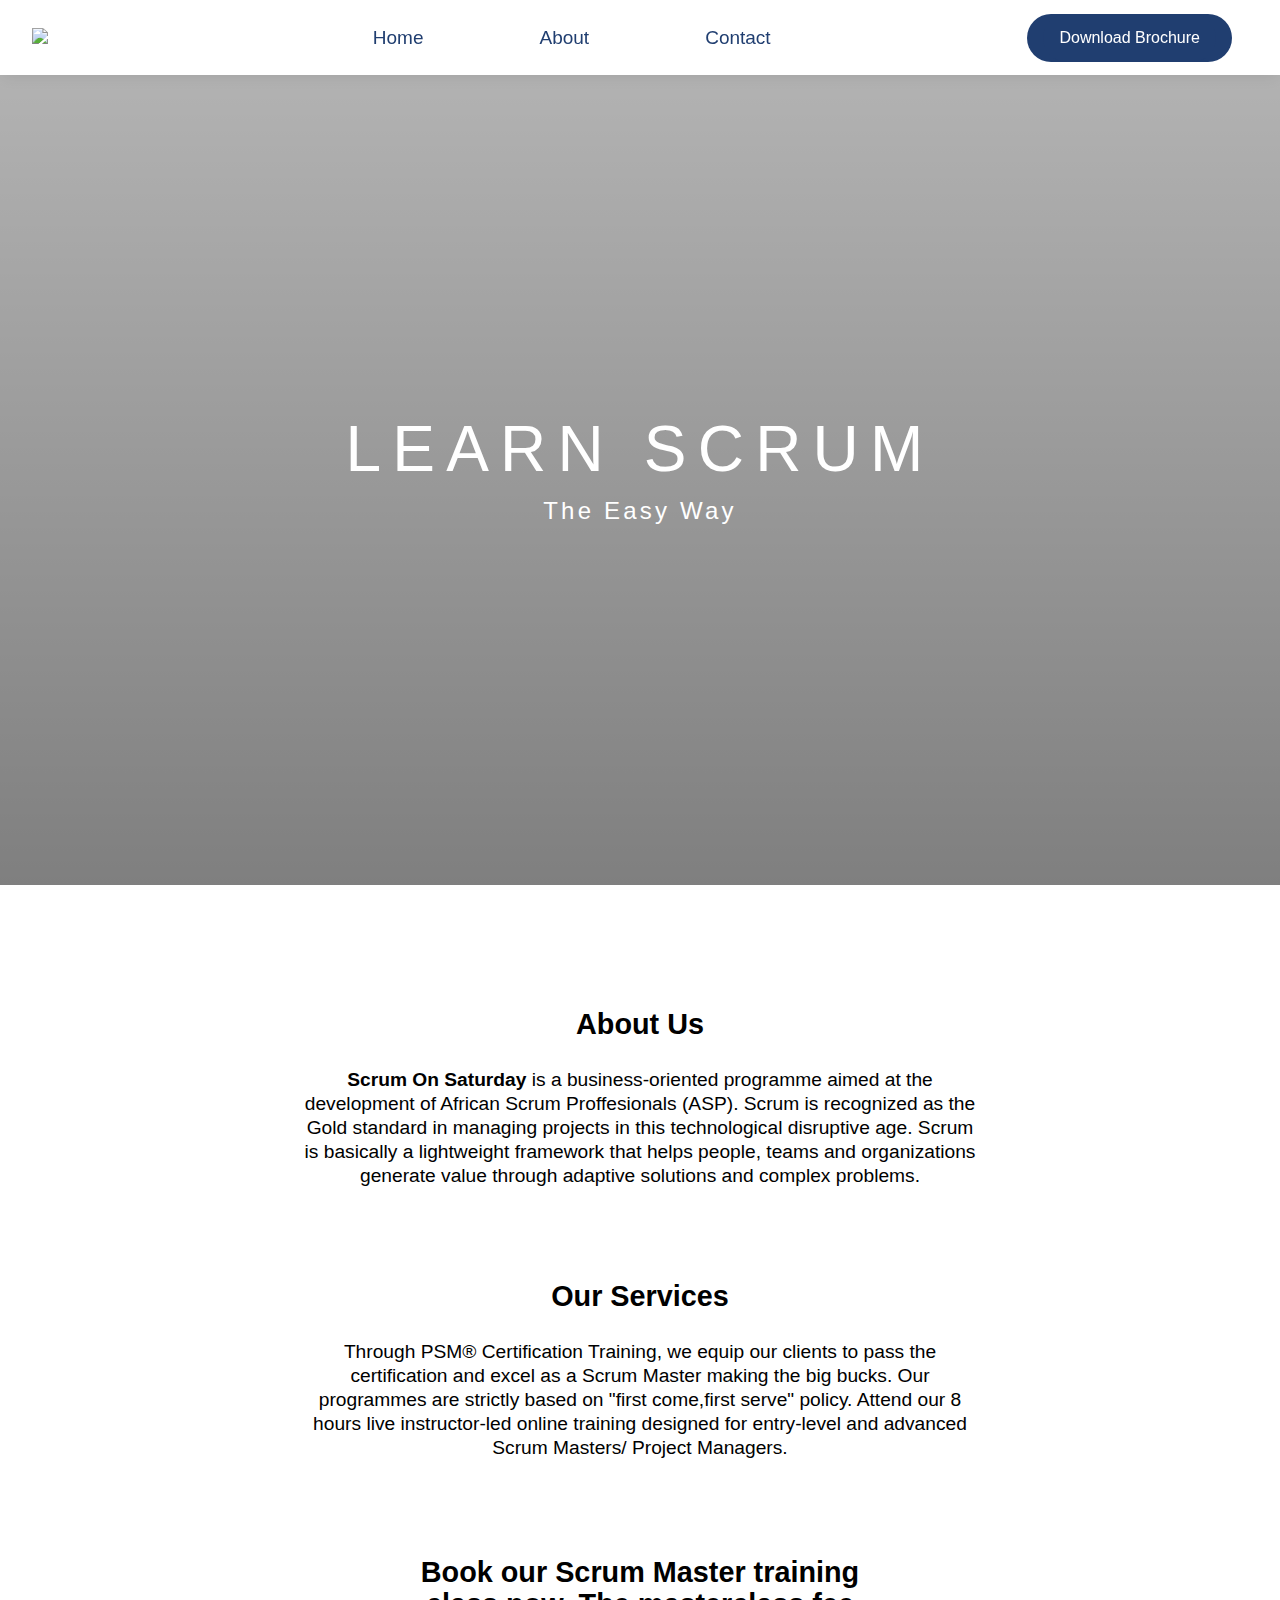
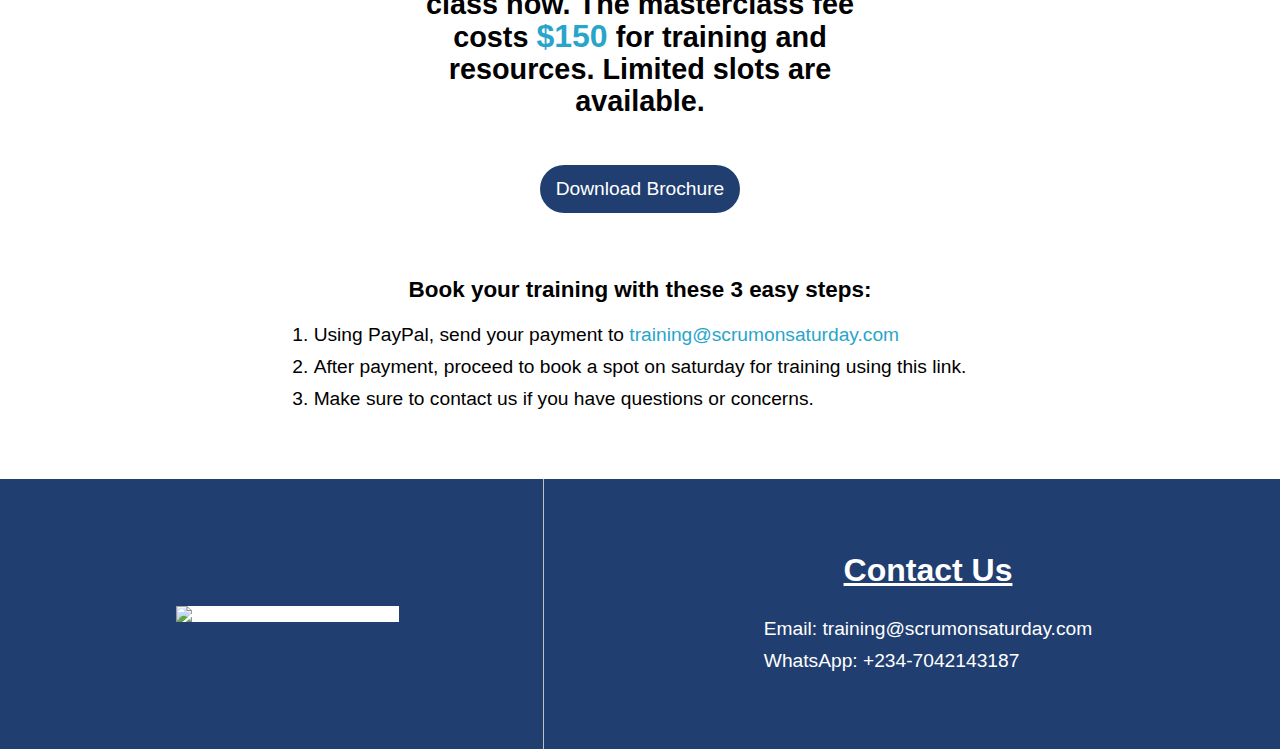
==== index.html @ 31d75672 "Add files via upload" ====
<!DOCTYPE html>
<html lang="en">
<head>
    <meta charset="UTF-8">
    <meta http-equiv="X-UA-Compatible" content="IE=edge">
    <meta name="viewport" content="width=device-width, initial-scale=1.0">
    <link rel="stylesheet" href="index.css">
    <title>Scrum on saturday</title>
</head>
<body>
<div class="main">
    <header>
        <div class="logo nav-left">
            <img src="images/scrum-logo.png" width="170px" height="" >
        </div>
        <div class="nav-right">
            <ul>
                <li><a href="#">Home</a></li>
                <li><a href="#about">About</a></li>
                <li><a href="#contact">Contact</a></li>
            </ul>
        </div>
        <div class="nav-end">
            <p class="brochure"><a href="BROCHURE (3).pdf">Download Brochure</a></p>
        </div>
    </header>
    <div class="main-content">
        <p>LEARN SCRUM</p>
        <p><span>The Easy Way</span></p>
    </div>
</div>
<div class="section">
    <div class=" item" id="about">
        <h2>About Us</h2>
        <p><b>Scrum On Saturday</b> is a business-oriented programme aimed at the development of African Scrum Proffesionals (ASP). Scrum is recognized as the Gold standard in managing projects in this technological disruptive age. Scrum is basically a lightweight framework that helps people, teams and organizations generate value through adaptive solutions and complex problems.  
        </p>
    </div>
    <div class="services item">
        <h2>Our Services</h2>
        <p>Through PSM&reg; Certification Training, we equip our clients to pass the certification and excel as a Scrum Master making the big bucks. Our programmes are strictly based on "first come,first serve" policy. Attend our 8 hours live instructor-led online training designed for entry-level and advanced Scrum Masters/ Project Managers. </p>
    </div>
    <div class="book item">
        <p><b>Book our Scrum Master training class now. The masterclass fee costs <span>$150</span> for training and resources. Limited slots are available.</b></p>
    </div>

    <p class="brochure"><a href="BROCHURE (3).pdf">Download Brochure</a></p>

    <div class="steps">
        <h3>Book your training with these 3 easy steps:</h3>
        <p><ol>
            <li>Using PayPal, send your payment to <a href="training@scrumonsaturday.com">training@scrumonsaturday.com</a></li>
            <li>After payment, proceed to book a spot on saturday for training using this link.</li>
            <li>Make sure to contact us if you have questions or concerns.</li>
        </ol></p>
    </div>
</div>
<div class="footer">
    <div class="copyright">
        <img src="images/scrum-logo.png">
    </div>
    <div id="contact">
        <h3>Contact Us</h3>
        <p>Email: training@scrumonsaturday.com</p>
        <p>WhatsApp: +234-7042143187</p>
    </div>
</div>
</body>
</html>
---- index.css ----
*{
    margin:0;
    padding:0;
    box-sizing: border-box;
    font-family: 'Trebuchet MS', 'Lucida Sans Unicode', 'Lucida Grande', 'Lucida Sans', Arial, sans-serif;
}
.main{
    width: 100%;
    height:100vh;
}
header{
    display:flex;
    width:100%;
    position: sticky;
    top:0;
    height:75px;
    justify-content: space-between;
    padding: 1rem 2rem;
    padding-right: 3rem;
    align-items: center;
    box-shadow: 0px 3px 15px -3px rgba(0,0,0,0.1);
    z-index:99;
    background-color: white;
}
.nav-right{
    display:flex;
    align-items: center;
    
}
.nav-right ul{
    display:flex;
    justify-content: center;
    align-items: center;
    gap:3rem;
}

.nav-right ul li{
    list-style: none;
    margin-left:68px;
    font-size:19px;
}

.nav-end, .brochure{
    display:flex;
    align-items: center;
    background-color: rgb(32,62,112);
    height:3rem;
    padding:0 1rem;
    border-radius: 1.5rem;
    align-items: center;
}
.nav-right ul li a:hover, .nav-right ul li a:focus{
    border-bottom: 2px solid rgb(32,62,112);
    
}
.nav-end a, .brochure a{
    color:white;
    text-decoration: none;
}

.nav-right ul li a{
    text-decoration: none;
    color:rgb(32,62,112);
    transition: 0.1s ease-in-out;
}
.main-content{
    padding:2rem;
    background: linear-gradient(to top, rgba(0,0,0,0.5),rgba(0,0,0,0.3)),url(images/background.png) center no-repeat;
    height:90vh;
    background-size:cover;
    color:white;
    font-size:4rem;
    display:flex;
    align-items: center;
    justify-content: center;
    flex-direction: column;
    line-height: 3rem;
    letter-spacing: 0.7rem;
}
.main-content span{
    font-size:1.5rem;
    letter-spacing: 0.2rem;
}

.section{
    font-size: 1.2rem;
    margin-top: 2rem;
    padding:2rem 5rem;
    display:flex;
    flex-direction:column;
    justify-content: center;
    align-items: center;
}
.section .item{
    margin-bottom: 3rem;
    margin-top:3rem;
    line-height: 1.5rem;
    width:60%;
    text-align: center;
}
.section h2{
    margin-bottom: 2rem;
    align-items: center;
}
.section .book{
    width:40%;
    margin-top: 3rem;
    font-size:1.8rem;
    line-height: 2rem;
    text-align: none;
}
.section .book span{
    font-size: 2rem;
    color:rgb(41,165,203);
}
.steps h3{
    margin-top: 4rem;
    text-align: center;
    margin-bottom: 1rem;
}
.steps ol{
    line-height: 2rem;
}
.steps ol li a{
    color:rgb(41,165,203);
    text-decoration: none;
}
.footer{
    background-color: rgb(32,62,112);
    width:100%;
    display:flex;
    color:white;
    align-items: center;
    margin-top: 2rem;
}
.copyright{
    width:40%;
    display:flex;
    align-items: center;
    justify-content: center;
    height:30vh;
    padding:2rem;
    margin:0 2rem;
    border-right: 1px solid rgb(192, 192, 199);
}
.copyright img{
    background-color: white;
    width:50%;
}
#contact{
    margin:0 auto;
}
#contact h3{
    text-align: center;
    text-decoration: underline;
    margin-bottom: 1.5rem;
    font-size: 2rem;
}
#contact p{
    line-height: 2rem;
    font-size: 1.2rem;
}
@media screen and (max-width:480px) {
    /* ||Mobile devices */
    .main{
        width: 100%;
        max-height: 52vh;
    }
    header{
    height:70px;
    justify-content: space-between;
    padding: 1rem 1rem;
    padding-right: 1rem;
    }
    .nav-left img{
        width:110px;
    }
    .nav-right{
        display:none;
    }
    .nav-end{
        font-size: 0.8rem;
        height:1rem;
        padding:0 0rem;
        border-radius: 2rem;
    }
    .main-content{
        padding:none;
        background: linear-gradient(to top, rgba(0,0,0,0.5),rgba(0,0,0,0.3)),url(images/background.png) center no-repeat;
        height:50vh;
        text-align: center;
        background-size:cover;
        font-size: 3rem;
        
    }
    .main-content span{
        font-size: 1rem;
    }
    .section{
    font-size: 1.2rem;
    margin-top: 2rem;
    padding:2rem 4rem;
    }
    .section .item{
        margin-bottom: 3rem;
        margin-top:3rem;
        line-height: 1.5rem;
        width:100%;
        text-align: none;
    }
    .section .book{
        width:80%;
        margin-top: 3rem;
        font-size:1.6rem;
        line-height: 2.2rem;
    }
    .copyright{
        width:20%;
        display:none;
        align-items: center;
        height:30vh;
        padding:0rem;
        padding-right: 2rem;
        margin-left:2rem;
        border-right: 1px solid rgb(192, 192, 199);
    }
    .copyright img{
        background-color: white;
        width:100px;
    }
    .footer{
        padding:2rem;
    }
    #contact{
        margin:0 auto;
    }
    #contact h3{
        text-align: center;
        text-decoration: none;
        margin-bottom: 1rem;
        font-size: 1.5rem;
    }
    #contact p{
        line-height: 2rem;
        font-size: 1rem;
    }
}
@media screen and (max-width:820px) {
    /* ||Ipads and tablets */
    .steps{
        margin:0 auto;
    }
    .nav-left img{
        width:100px;
    }
    .nav-right ul li{
        list-style: none;
        margin-left:30px;
        font-size:19px;
    }
    .nav-end{
        display:flex;
        align-items: center;
        background-color: rgb(32,62,112);
        height:3rem;
        padding:0 0.5rem;
        border-radius: 1.5rem;
        align-items: center;
    }
}
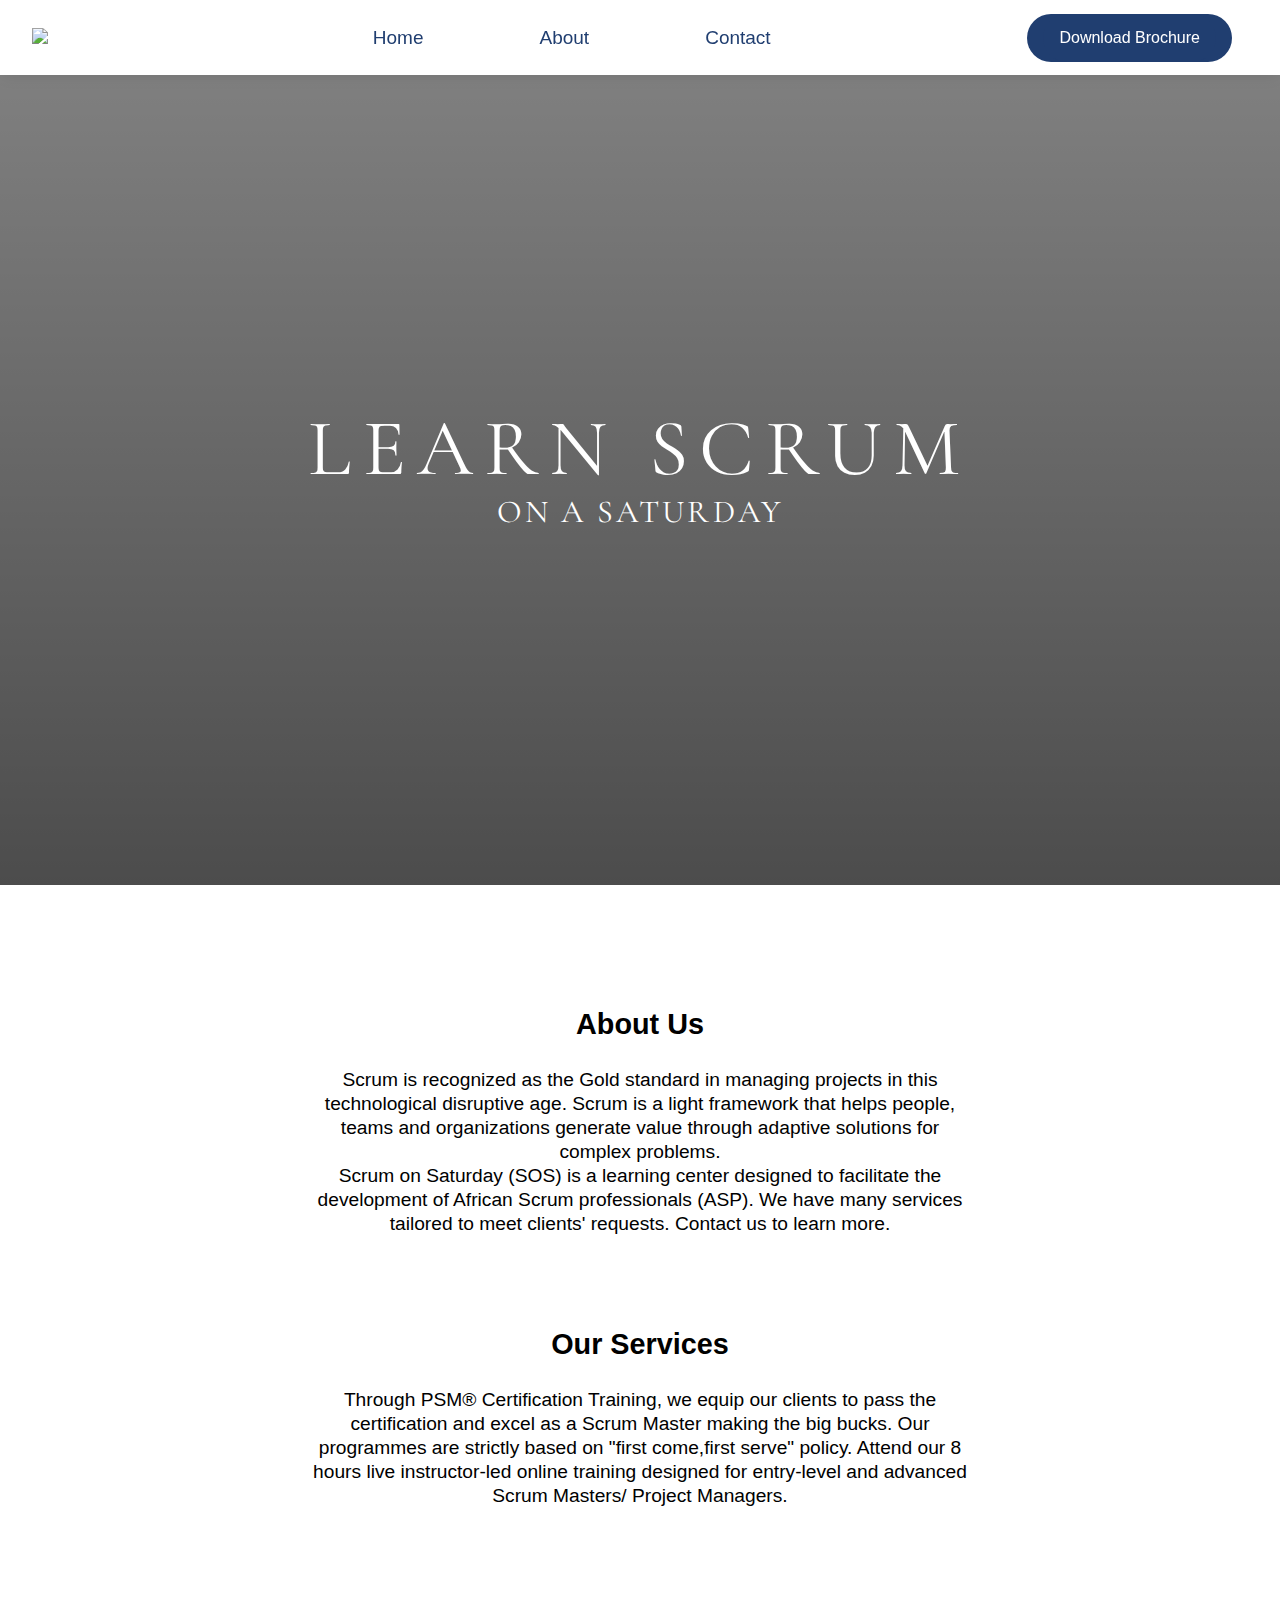
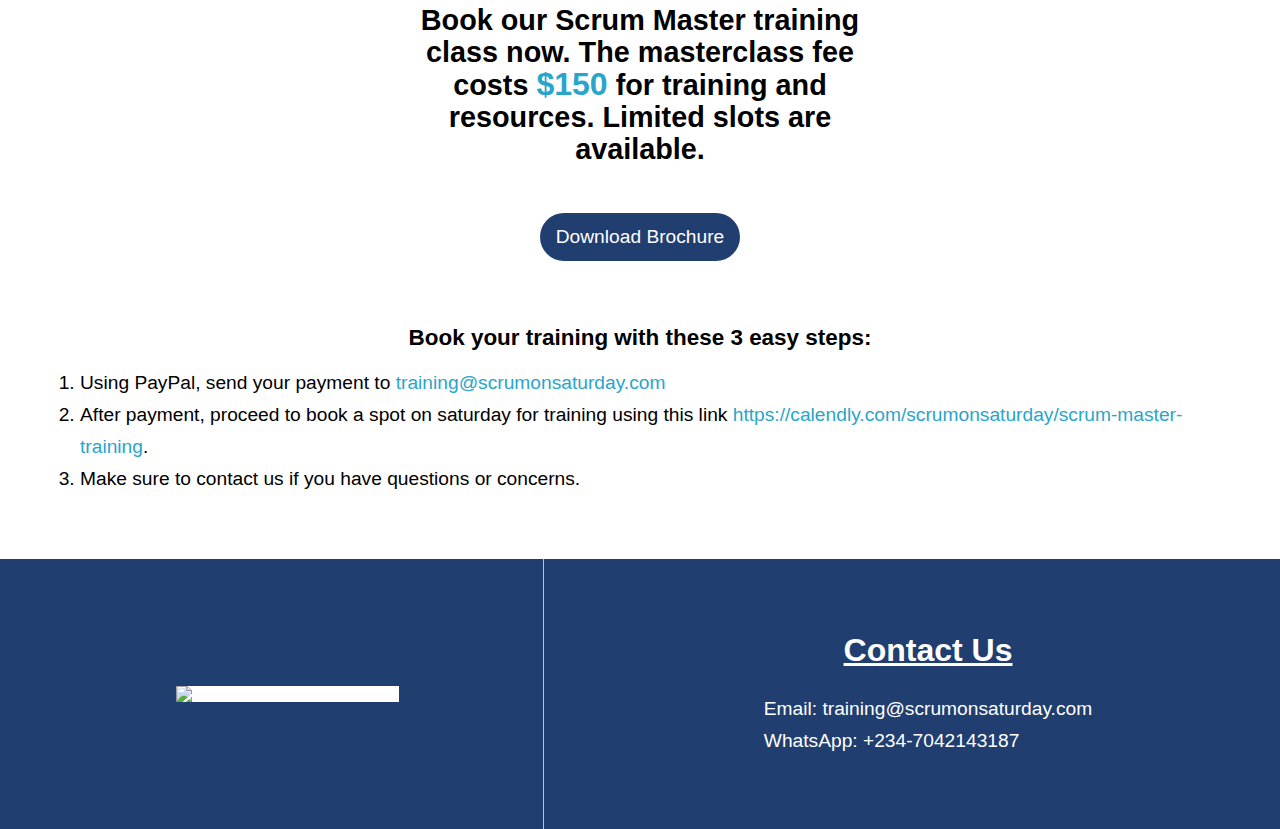
==== commit f0a59749: "Update index.html" ====
--- a/index.html
+++ b/index.html
@@ -21,18 +21,20 @@
             </ul>
         </div>
         <div class="nav-end">
-            <p class="brochure"><a href="BROCHURE (3).pdf">Download Brochure</a></p>
+            <p class="brochure"><a href="BROCHURE (3).pdf" target="_blank">Download Brochure</a></p>
         </div>
     </header>
     <div class="main-content">
         <p>LEARN SCRUM</p>
-        <p><span>The Easy Way</span></p>
+        <p><span>ON A SATURDAY</span></p>
     </div>
 </div>
 <div class="section">
     <div class=" item" id="about">
         <h2>About Us</h2>
-        <p><b>Scrum On Saturday</b> is a business-oriented programme aimed at the development of African Scrum Proffesionals (ASP). Scrum is recognized as the Gold standard in managing projects in this technological disruptive age. Scrum is basically a lightweight framework that helps people, teams and organizations generate value through adaptive solutions and complex problems.  
+        <p>Scrum is recognized as the Gold standard in managing projects in this technological disruptive age.
+        Scrum is a light framework that helps people, teams and organizations generate value through adaptive solutions for complex problems.
+        <br/>Scrum on Saturday (SOS) is a learning center designed to facilitate the development of African Scrum  professionals (ASP). We have many services tailored to meet clients' requests. Contact us to learn more.
         </p>
     </div>
     <div class="services item">
@@ -43,15 +45,15 @@
         <p><b>Book our Scrum Master training class now. The masterclass fee costs <span>$150</span> for training and resources. Limited slots are available.</b></p>
     </div>
 
-    <p class="brochure"><a href="BROCHURE (3).pdf">Download Brochure</a></p>
+    <p class="brochure"><a href="BROCHURE (3).pdf" target="_blank">Download Brochure</a></p>
 
     <div class="steps">
         <h3>Book your training with these 3 easy steps:</h3>
-        <p><ol>
-            <li>Using PayPal, send your payment to <a href="training@scrumonsaturday.com">training@scrumonsaturday.com</a></li>
-            <li>After payment, proceed to book a spot on saturday for training using this link.</li>
+        <ol>
+            <li>Using PayPal, send your payment to <a href="mailto: training@scrumonsaturday.com" target="_blank" rel="noopener noreferrer">training@scrumonsaturday.com</a></li>
+            <li>After payment, proceed to book a spot on saturday for training using this link <a href="https://calendly.com/scrumonsaturday/scrum-master-training" target="_blank">https://calendly.com/scrumonsaturday/scrum-master-training</a>.</li>
             <li>Make sure to contact us if you have questions or concerns.</li>
-        </ol></p>
+        </ol>
     </div>
 </div>
 <div class="footer">
@@ -65,4 +67,4 @@
     </div>
 </div>
 </body>
-</html>+</html>
--- a/index.css
+++ b/index.css
@@ -1,8 +1,9 @@
+@import url('https://fonts.googleapis.com/css2?family=Cormorant+Garamond:wght@500;700&family=Poppins:wght@300;500;600&display=swap');
 *{
     margin:0;
     padding:0;
     box-sizing: border-box;
-    font-family: 'Trebuchet MS', 'Lucida Sans Unicode', 'Lucida Grande', 'Lucida Sans', Arial, sans-serif;
+    
 }
 .main{
     width: 100%;
@@ -21,6 +22,7 @@
     box-shadow: 0px 3px 15px -3px rgba(0,0,0,0.1);
     z-index:99;
     background-color: white;
+    font-family: 'Trebuchet MS', 'Lucida Sans Unicode', 'Lucida Grande', 'Lucida Sans', Arial, sans-serif;
 }
 .nav-right{
     display:flex;
@@ -65,20 +67,21 @@
 }
 .main-content{
     padding:2rem;
-    background: linear-gradient(to top, rgba(0,0,0,0.5),rgba(0,0,0,0.3)),url(images/background.png) center no-repeat;
+    background: linear-gradient(to top, rgba(0,0,0,0.7),rgba(0,0,0,0.5)),url(images/background.png) center no-repeat;
     height:90vh;
     background-size:cover;
     color:white;
-    font-size:4rem;
+    font-size:5rem;
     display:flex;
     align-items: center;
     justify-content: center;
     flex-direction: column;
+    font-family: 'Cormorant Garamond', serif;
     line-height: 3rem;
     letter-spacing: 0.7rem;
 }
 .main-content span{
-    font-size:1.5rem;
+    font-size:2rem;
     letter-spacing: 0.2rem;
 }
 
@@ -90,13 +93,15 @@
     flex-direction:column;
     justify-content: center;
     align-items: center;
+    position:relative;
+    font-family: 'Trebuchet MS', 'Lucida Sans Unicode', 'Lucida Grande', 'Lucida Sans', Arial, sans-serif;
 }
 .section .item{
     margin-bottom: 3rem;
     margin-top:3rem;
     line-height: 1.5rem;
     width:60%;
-    text-align: center;
+    text-align:center;
 }
 .section h2{
     margin-bottom: 2rem;
@@ -113,6 +118,7 @@
     font-size: 2rem;
     color:rgb(41,165,203);
 }
+
 .steps h3{
     margin-top: 4rem;
     text-align: center;
@@ -120,6 +126,7 @@
 }
 .steps ol{
     line-height: 2rem;
+    
 }
 .steps ol li a{
     color:rgb(41,165,203);
@@ -132,6 +139,11 @@
     color:white;
     align-items: center;
     margin-top: 2rem;
+    font-family: 'Trebuchet MS', 'Lucida Sans Unicode', 'Lucida Grande', 'Lucida Sans', Arial, sans-serif;
+}
+.steps{
+    word-wrap: break-word;
+    max-width:100%;
 }
 .copyright{
     width:40%;
@@ -247,9 +259,7 @@
 }
 @media screen and (max-width:820px) {
     /* ||Ipads and tablets */
-    .steps{
-        margin:0 auto;
-    }
+   
     .nav-left img{
         width:100px;
     }
@@ -267,5 +277,15 @@
         border-radius: 1.5rem;
         align-items: center;
     }
-}
-
+    .section .item{
+        margin-bottom: 3rem;
+        margin-top:3rem;
+        line-height: 1.5rem;
+        width:80%;
+        text-align:center;
+    }
+    .section .book{
+        line-height: 3rem;
+    }
+}
+
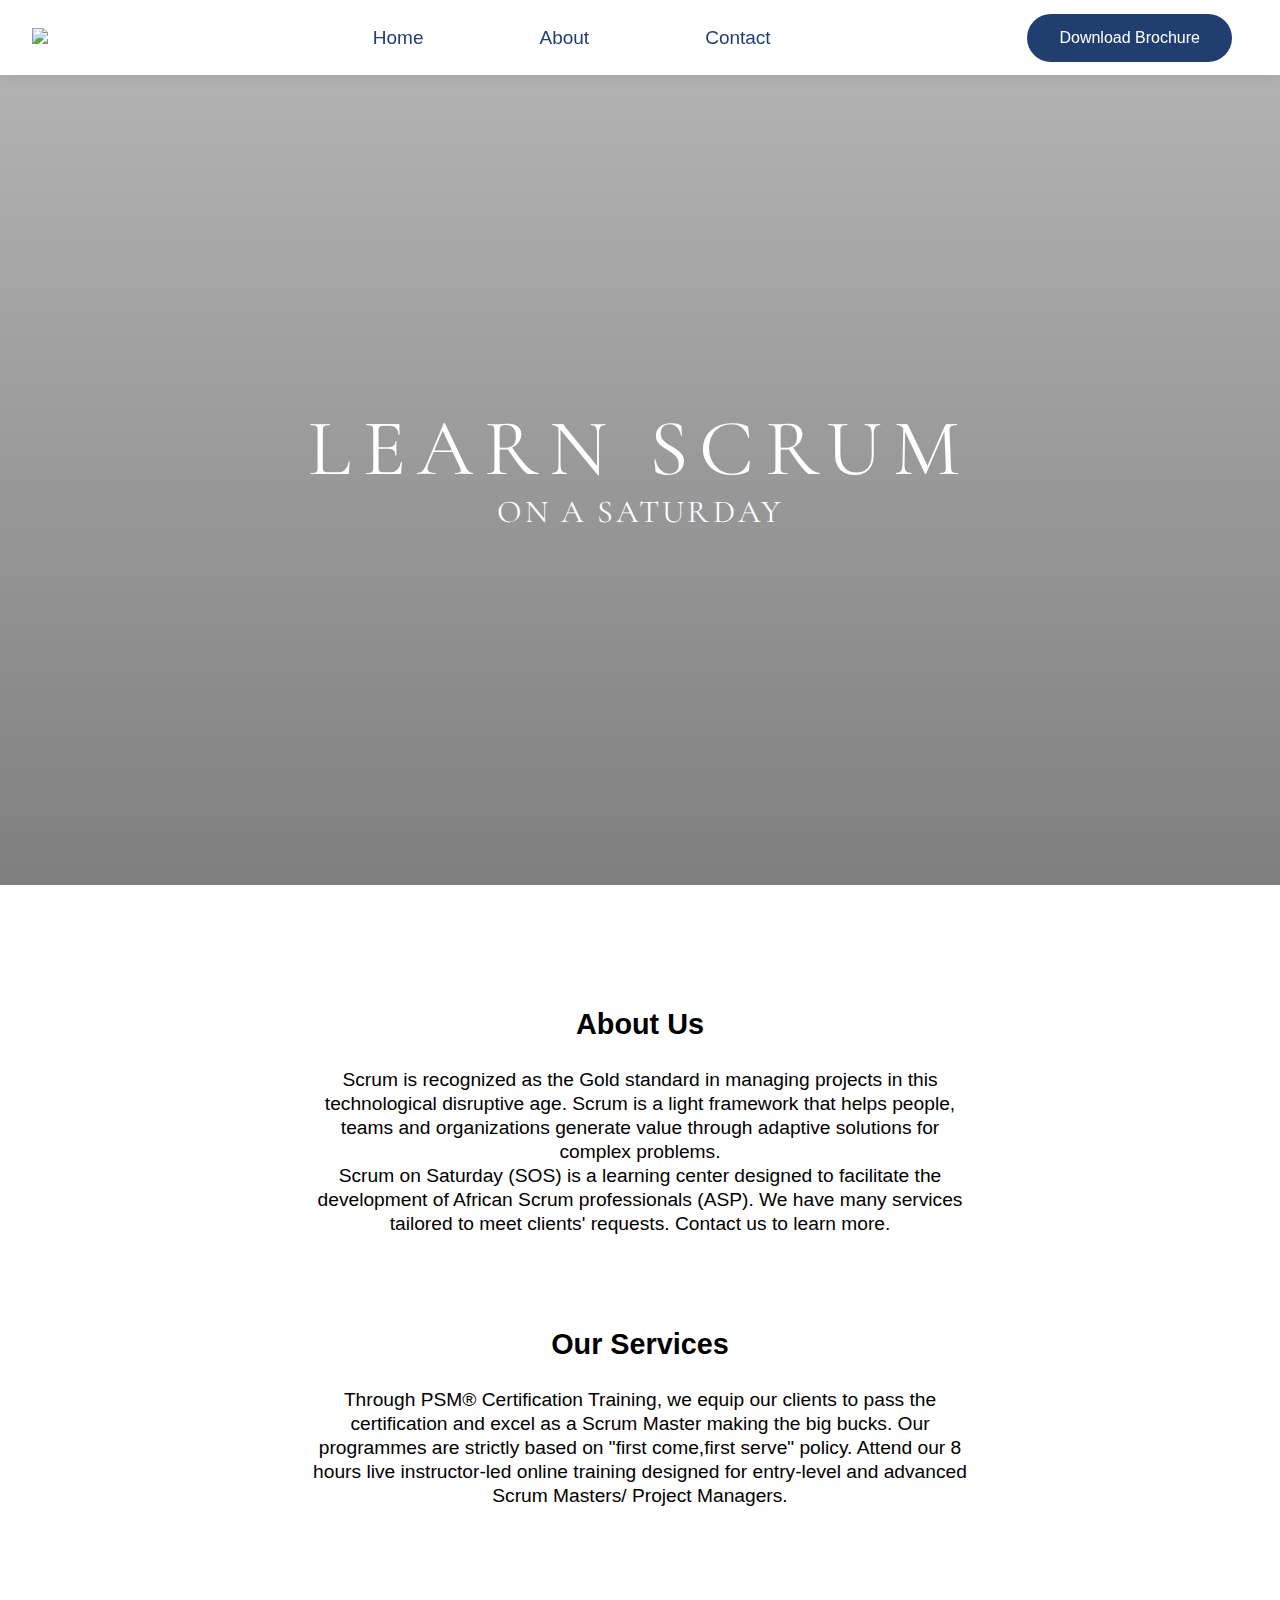
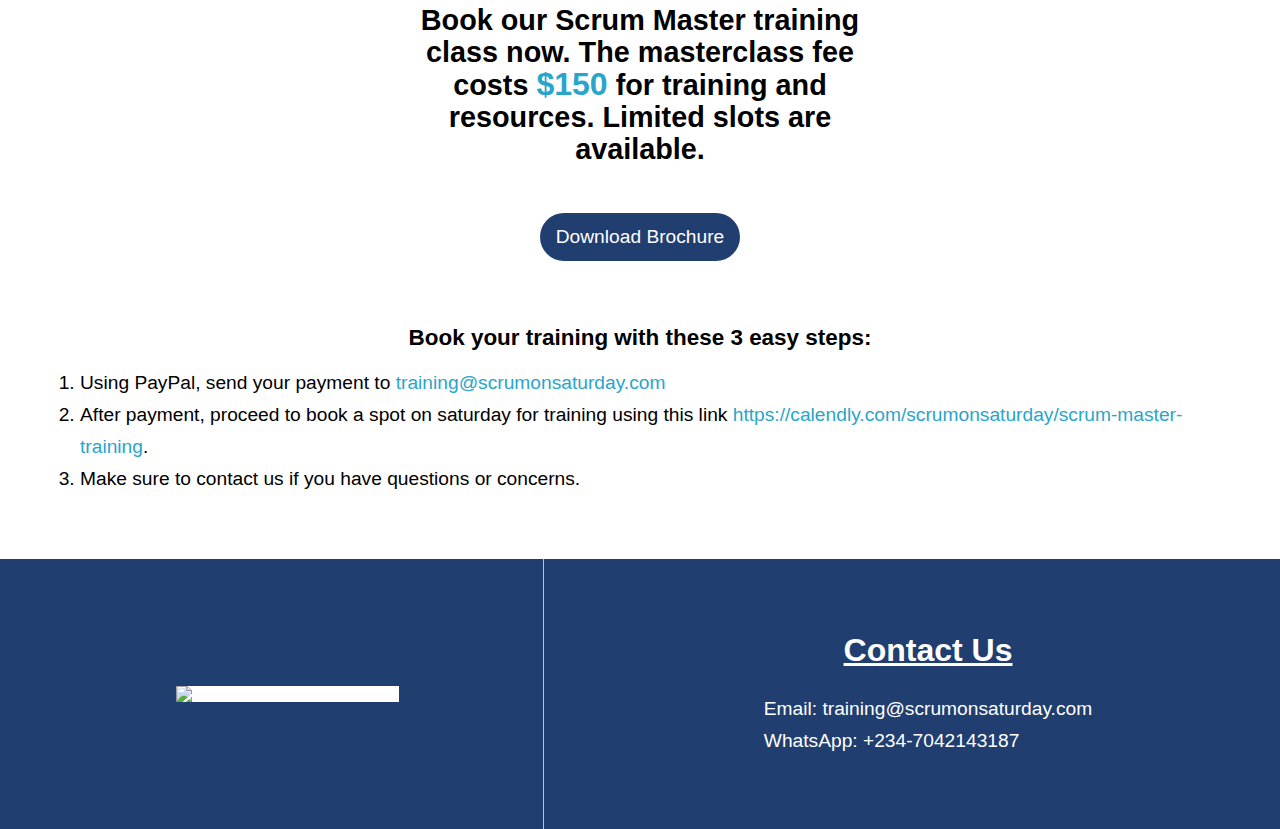
==== commit d74aa2c1: "Add files via upload" ====
--- a/index.html
+++ b/index.html
@@ -67,4 +67,4 @@
     </div>
 </div>
 </body>
-</html>
+</html>--- a/index.css
+++ b/index.css
@@ -67,7 +67,7 @@
 }
 .main-content{
     padding:2rem;
-    background: linear-gradient(to top, rgba(0,0,0,0.7),rgba(0,0,0,0.5)),url(images/background.png) center no-repeat;
+    background: linear-gradient(to top, rgba(0,0,0,0.5),rgba(0,0,0,0.3)),url(african.jpg) center no-repeat;
     height:90vh;
     background-size:cover;
     color:white;
@@ -198,7 +198,6 @@
     }
     .main-content{
         padding:none;
-        background: linear-gradient(to top, rgba(0,0,0,0.5),rgba(0,0,0,0.3)),url(images/background.png) center no-repeat;
         height:50vh;
         text-align: center;
         background-size:cover;
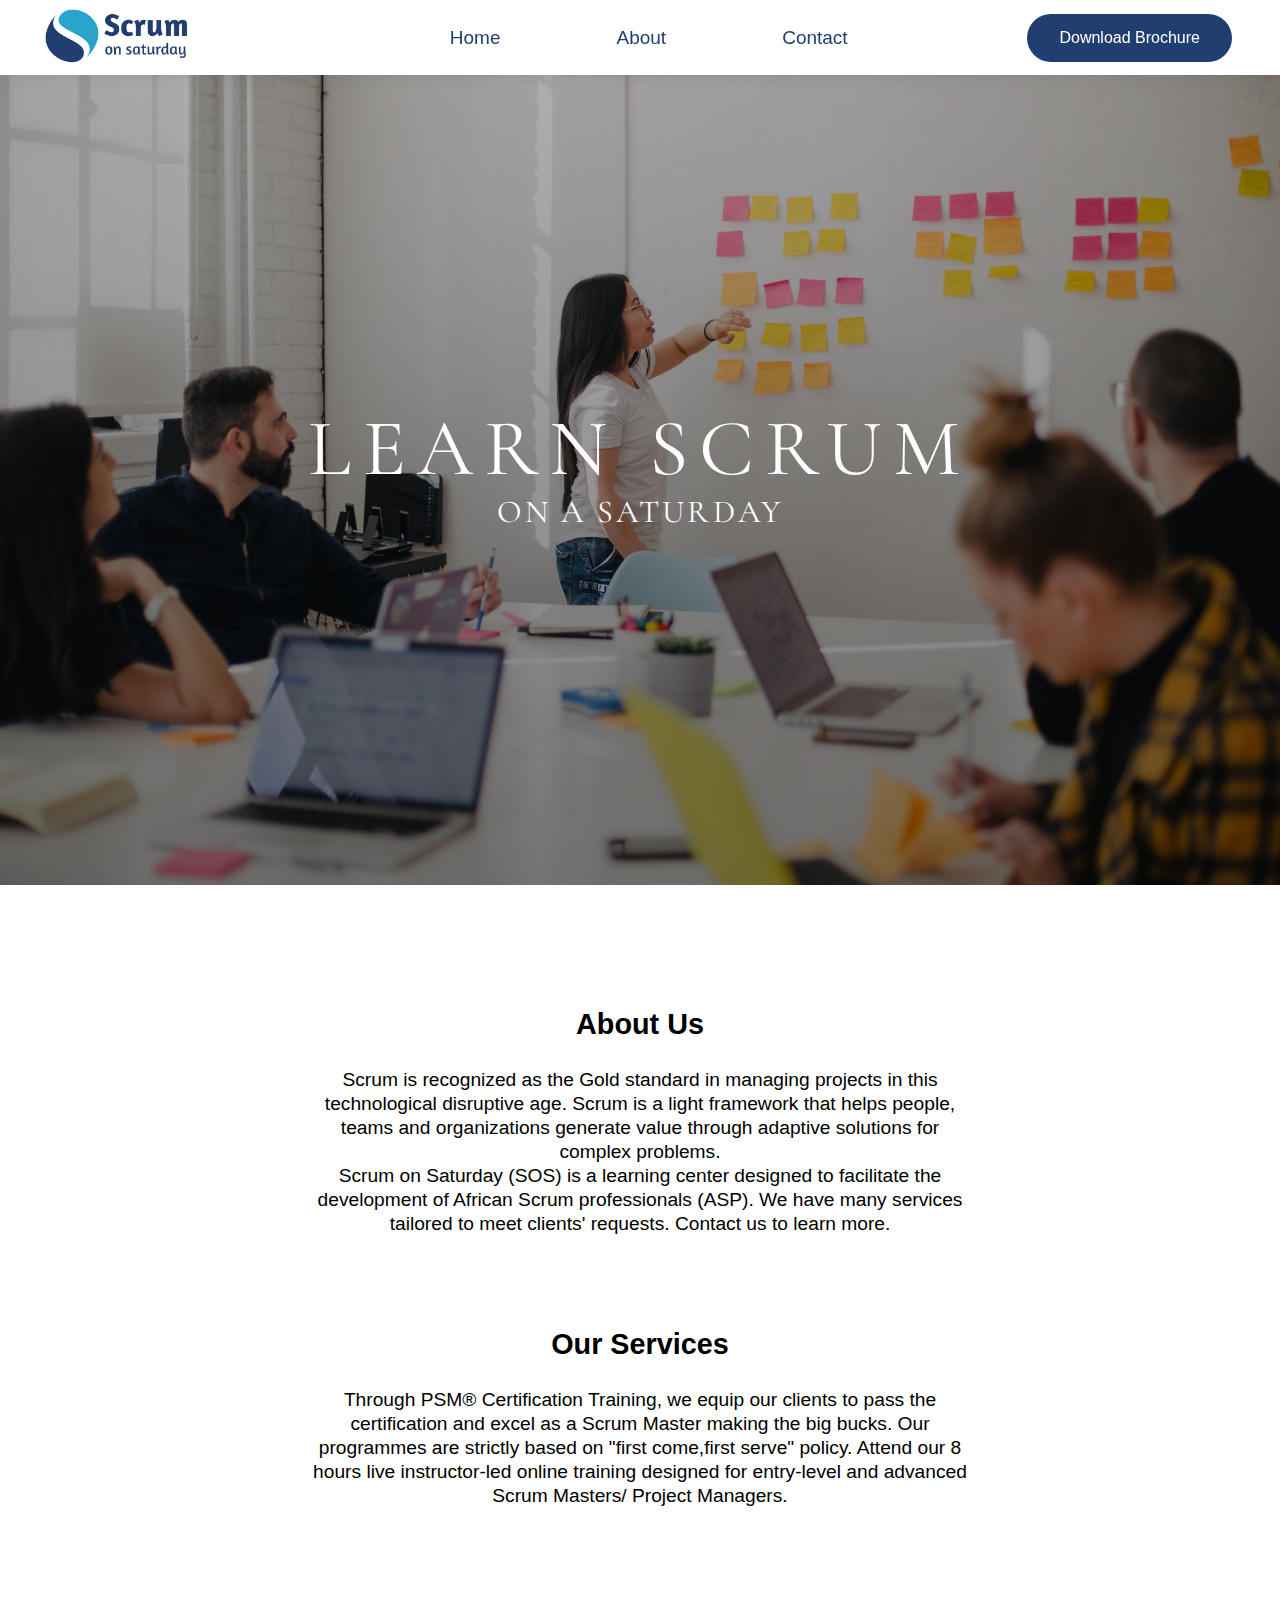
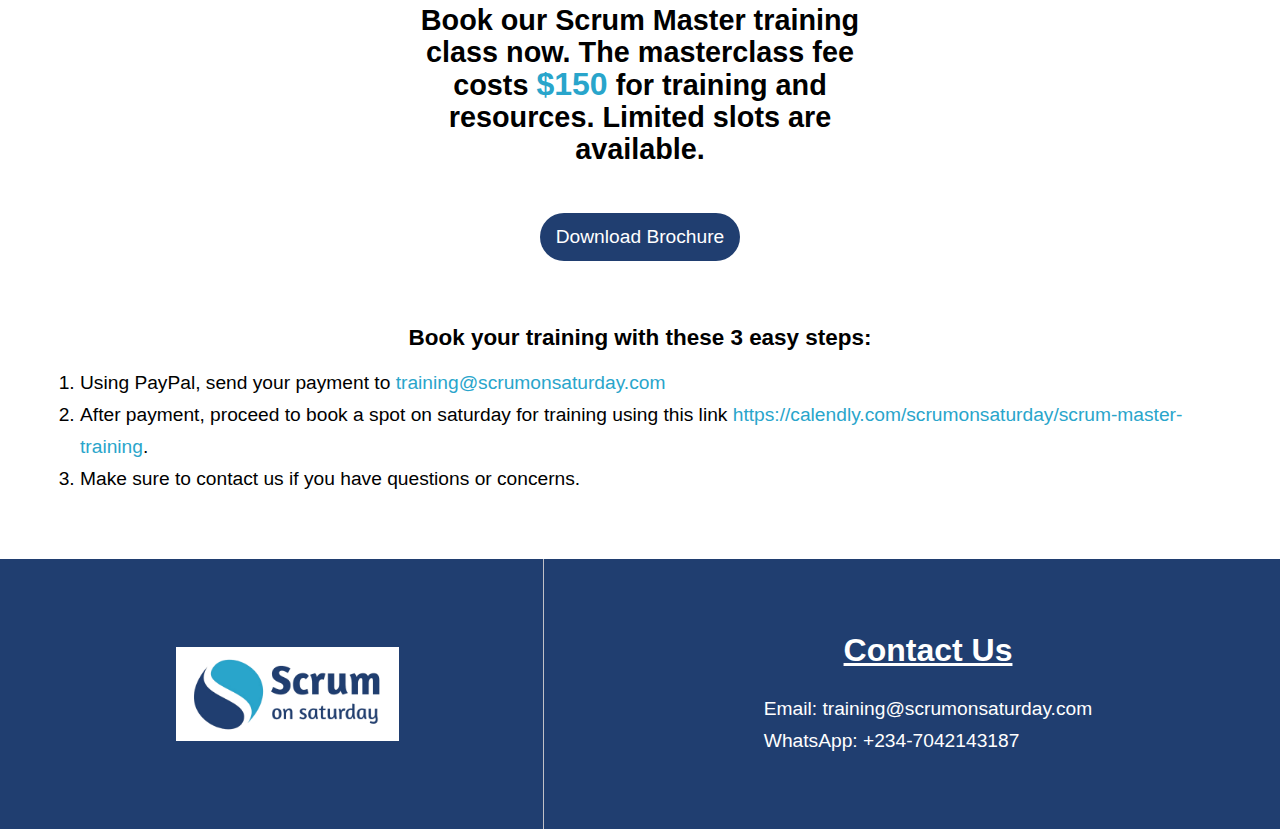
==== commit 59c8f0ce: "Update index.html" ====
--- a/index.html
+++ b/index.html
@@ -11,7 +11,7 @@
 <div class="main">
     <header>
         <div class="logo nav-left">
-            <img src="images/scrum-logo.png" width="170px" height="" >
+            <img src="scrum-logo.png" width="170px" height="" >
         </div>
         <div class="nav-right">
             <ul>
@@ -58,7 +58,7 @@
 </div>
 <div class="footer">
     <div class="copyright">
-        <img src="images/scrum-logo.png">
+        <img src="scrum-logo.png">
     </div>
     <div id="contact">
         <h3>Contact Us</h3>
@@ -67,4 +67,4 @@
     </div>
 </div>
 </body>
-</html>+</html>
--- a/index.css
+++ b/index.css
@@ -67,7 +67,7 @@
 }
 .main-content{
     padding:2rem;
-    background: linear-gradient(to top, rgba(0,0,0,0.5),rgba(0,0,0,0.3)),url(african.jpg) center no-repeat;
+    background: linear-gradient(to top, rgba(0,0,0,0.5),rgba(0,0,0,0.3)),url(scrum.jpg) center no-repeat;
     height:90vh;
     background-size:cover;
     color:white;
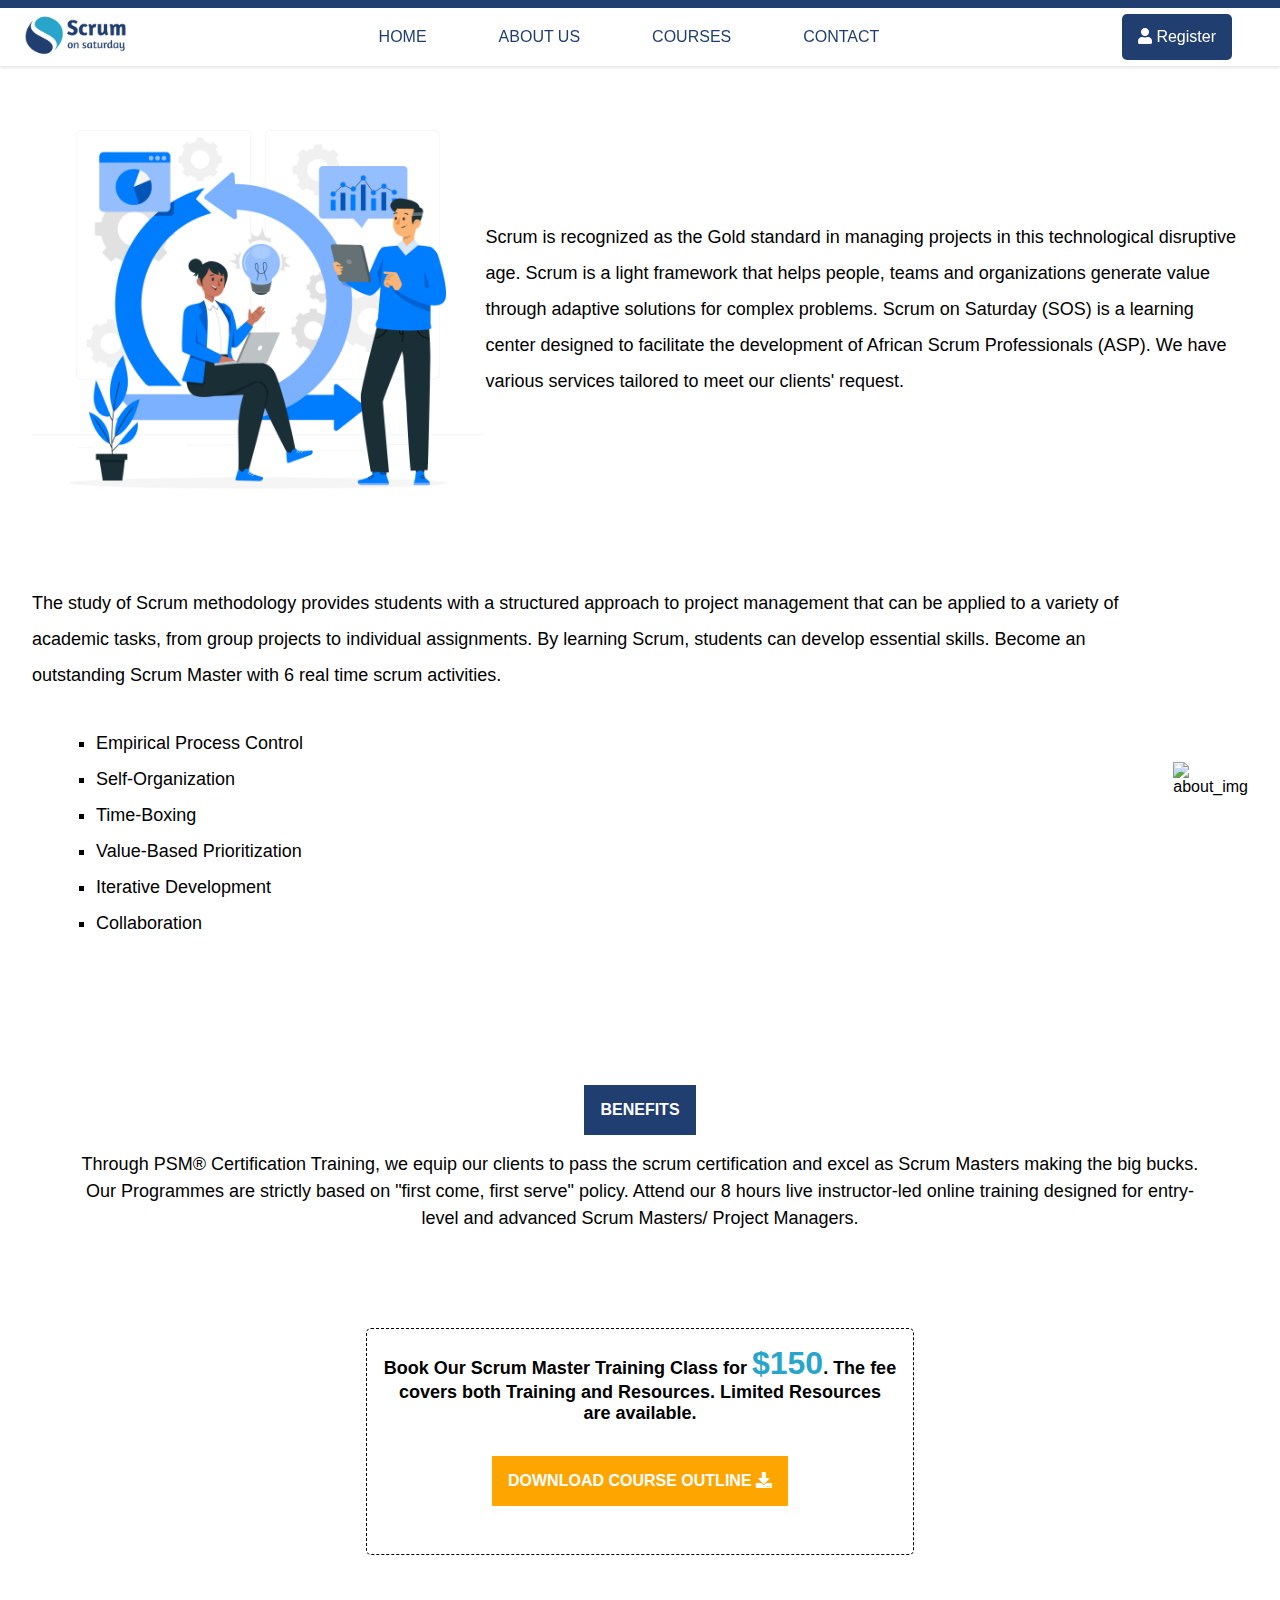
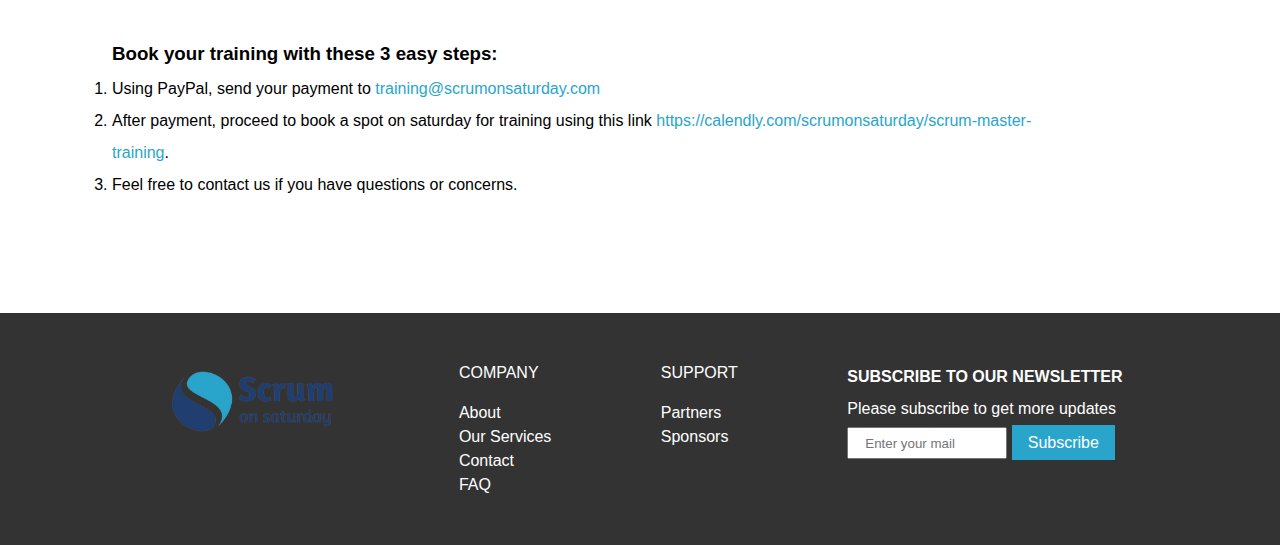
==== commit 30ff3163: "Update and rename scrum.html to index.html" ====
--- a/index.html
+++ b/index.html
@@ -4,67 +4,129 @@
     <meta charset="UTF-8">
     <meta http-equiv="X-UA-Compatible" content="IE=edge">
     <meta name="viewport" content="width=device-width, initial-scale=1.0">
-    <link rel="stylesheet" href="index.css">
-    <title>Scrum on saturday</title>
+    <title>Scrum On Saturday | Home</title>
+    <link rel="stylesheet" href="scrum.css">
+    <link rel="preconnect" href="https://fonts.googleapis.com">
+<link rel="preconnect" href="https://fonts.gstatic.com" crossorigin>
+<link href="https://fonts.googleapis.com/css2?family=Montserrat:wght@300&display=swap" rel="stylesheet">
+    <link rel="stylesheet" href="https://cdnjs.cloudflare.com/ajax/libs/font-awesome/5.15.3/css/all.min.css" />
+
+    <script src="https://code.jquery.com/jquery-3.6.0.min.js"></script>
+
+<script>
+    $(document).ready(function() {
+  $('.navbar_toggle').click(function() {
+    $('.navbar-menu').toggleClass('active');
+  });
+});
+   
+</script>
 </head>
 <body>
-<div class="main">
-    <header>
-        <div class="logo nav-left">
-            <img src="scrum-logo.png" width="170px" height="" >
+    <!-- Header -->
+    <div class="header">
+        <!-- logo -->
+        <div class="logo">
+            <img class="logo" src="scrum-logo.png" alt="Scrum Logo">
         </div>
-        <div class="nav-right">
+        <!--navbar-->
+        <div class="navlinks">
+            <ul class="navbar-menu">
+                <li><a href="index.html">Home</a></li>
+                <li><a href="about.html">About Us</a></li>
+                <li><a href="index.html#download">Courses</a></li>
+                <li><a href="contact.html">Contact</a></li>
+              </ul>
+        </div>
+        
+        <div >
+                <a href="#steps" class="register"><i class="fas fa-user"></i>  Register</a>
+        </div>
+        
+            <label class="navbar_toggle">
+                <i class="fas fa-bars"></i>
+            </label>
+        
+    </div>
+
+    <!-- Main body -->
+        <!--About Us-->
+        <main>
+        <div class="container1">
+                <div class="image">
+                    <img src="img2.jpg" alt="about_img" class="">
+                </div>
+                <div>
+                <p>Scrum is recognized as the Gold standard in managing projects in this technological disruptive age. Scrum is a light framework that helps people, teams and organizations generate value through adaptive solutions for complex problems. Scrum on Saturday (SOS) is a learning center designed to facilitate the development of African Scrum Professionals (ASP). We have various services tailored to meet our clients' request.</p>
+            </div> 
+        </div>
+        <div class="container1 sec">
+                <div class="content">
+                    <p>The study of Scrum methodology provides students with a structured approach to project management that can be applied to a variety of academic tasks, from group projects to individual assignments. By learning Scrum, students can develop essential skills. Become an outstanding Scrum Master with 6 real time scrum activities.
+                    </p>
+                    <ul class="list">
+                        <li>Empirical Process Control</li>
+                        <li>Self-Organization</li>
+                        <li>Time-Boxing</li>
+                        <li>Value-Based Prioritization</li>
+                        <li>Iterative Development</li>
+                        <li>Collaboration</li>
+                    </ul>
+                </div>
+            
+                <div class="image">
+                    <img src="img3.jpg" alt="about_img">
+                </div>
+        </div>
+                    
+
+        <!--Benefits-->
+        <div class="container2">
+            <h3>BENEFITS</h3>
+            <P>Through PSM&reg; Certification Training, we equip our clients to pass the scrum certification and excel as Scrum Masters making the big bucks. Our Programmes are strictly based on "first come, first serve" policy. Attend our 8 hours live instructor-led online training designed for entry-level and advanced Scrum Masters/ Project Managers.</P>
+        </div>
+        <!--Booking-->
+        <div class="book">
+            <p>Book Our Scrum Master Training Class for <span>$150</span>. The fee covers both Training and Resources. Limited Resources are available.</p>
+            <a href="Scrum course  (1).pdf" id="download" download>DOWNLOAD COURSE OUTLINE <i class="fas fa-download"></i></a>
+        </div>
+        <!--Footer-->
+        <div id="steps">
+            <h3>Book your training with these 3 easy steps:</h3>
+            <ol>
+                <li>Using PayPal, send your payment to <a href="mailto: training@scrumonsaturday.com" target="_blank" rel="noopener noreferrer">training@scrumonsaturday.com</a></li>
+                <li>After payment, proceed to book a spot on saturday for training using this link <a href="https://calendly.com/scrumonsaturday/scrum-master-training" target="_blank">https://calendly.com/scrumonsaturday/scrum-master-training</a>.</li>
+                <li>Feel free to contact us if you have questions or concerns.</li>
+            </ol>
+        </div>
+    </main>
+        
+    <!-- Footer -->
+    <div class="footer">
+        <div class="foot_logo"><img src="scrum-logo.png" alt=""></div>
+        <div class="company">
             <ul>
-                <li><a href="#">Home</a></li>
-                <li><a href="#about">About</a></li>
-                <li><a href="#contact">Contact</a></li>
+                <li>COMPANY</li>
+                <li>About</li>
+                <li>Our Services</li>
+                <li>Contact</li>
+                <li>FAQ</li>
             </ul>
         </div>
-        <div class="nav-end">
-            <p class="brochure"><a href="BROCHURE (3).pdf" target="_blank">Download Brochure</a></p>
+        <div class="support">
+            <ul>
+                <li>SUPPORT</li>
+                <li>Partners</li>
+                <li>Sponsors</li>
+            </ul>
         </div>
-    </header>
-    <div class="main-content">
-        <p>LEARN SCRUM</p>
-        <p><span>ON A SATURDAY</span></p>
+        <div class="subscribe">
+            <h4>SUBSCRIBE TO OUR NEWSLETTER</h4>
+            <p>Please subscribe to get more updates</p>
+            <input type="email" placeholder="Enter your mail" class="mail"> 
+            <p class="sub">Subscribe</p>
+        </div>
+        
     </div>
-</div>
-<div class="section">
-    <div class=" item" id="about">
-        <h2>About Us</h2>
-        <p>Scrum is recognized as the Gold standard in managing projects in this technological disruptive age.
-        Scrum is a light framework that helps people, teams and organizations generate value through adaptive solutions for complex problems.
-        <br/>Scrum on Saturday (SOS) is a learning center designed to facilitate the development of African Scrum  professionals (ASP). We have many services tailored to meet clients' requests. Contact us to learn more.
-        </p>
-    </div>
-    <div class="services item">
-        <h2>Our Services</h2>
-        <p>Through PSM&reg; Certification Training, we equip our clients to pass the certification and excel as a Scrum Master making the big bucks. Our programmes are strictly based on "first come,first serve" policy. Attend our 8 hours live instructor-led online training designed for entry-level and advanced Scrum Masters/ Project Managers. </p>
-    </div>
-    <div class="book item">
-        <p><b>Book our Scrum Master training class now. The masterclass fee costs <span>$150</span> for training and resources. Limited slots are available.</b></p>
-    </div>
-
-    <p class="brochure"><a href="BROCHURE (3).pdf" target="_blank">Download Brochure</a></p>
-
-    <div class="steps">
-        <h3>Book your training with these 3 easy steps:</h3>
-        <ol>
-            <li>Using PayPal, send your payment to <a href="mailto: training@scrumonsaturday.com" target="_blank" rel="noopener noreferrer">training@scrumonsaturday.com</a></li>
-            <li>After payment, proceed to book a spot on saturday for training using this link <a href="https://calendly.com/scrumonsaturday/scrum-master-training" target="_blank">https://calendly.com/scrumonsaturday/scrum-master-training</a>.</li>
-            <li>Make sure to contact us if you have questions or concerns.</li>
-        </ol>
-    </div>
-</div>
-<div class="footer">
-    <div class="copyright">
-        <img src="scrum-logo.png">
-    </div>
-    <div id="contact">
-        <h3>Contact Us</h3>
-        <p>Email: training@scrumonsaturday.com</p>
-        <p>WhatsApp: +234-7042143187</p>
-    </div>
-</div>
 </body>
 </html>
--- a/scrum.css
+++ b/scrum.css
@@ -0,0 +1,392 @@
+@import url('https://fonts.googleapis.com/css2?family=Montserrat:wght@300&display=swap');
+*{
+    padding: 0;
+    margin: 0;
+    box-sizing: border-box;
+    font-family: Verdana, Geneva, Tahoma, sans-serif;
+}
+main{
+    font-family: 'Montserrat', sans-serif;
+    padding: 2rem;
+    /* width:100%; */
+}
+.header {
+    display: flex;
+    flex-direction: row;
+    align-items: center;
+    justify-content:space-between;
+    background-color: #ffffff;
+    box-shadow: 0px 2px 3px rgba(0, 0, 0, 0.1);
+    padding: 2px 16px;
+    border-top: 0.5rem solid #203e70;
+    position: fixed;
+    top:0;
+    width:100%;
+}
+.navbar_toggle {
+    display: none;
+    font-size: 1.5rem;
+    cursor: pointer;
+  }
+
+.logo {
+    width: 120px;
+    height: auto;
+}
+  
+  /* Navbar List Styles */
+.navlinks {
+    display:block;
+}
+  
+.navbar-menu{
+    list-style: none;
+    margin: 0;
+    padding: 0;
+    display: flex;
+    flex-direction: row;
+}
+  
+.navlinks ul li {
+    margin: 0 20px; 
+    display:inline-block;
+    text-transform: uppercase;
+}
+.navlinks ul a {
+    text-decoration: none;
+    color: #333333;
+    font-size:16px;
+    padding: 8px 16px;
+    color:#203e70;
+}
+
+.navlinks ul a.active, ul a:hover {
+    background: #203e70;
+    color:white;
+    transition:0.5s;
+}
+
+
+ .register{
+    display: inline-block;
+    /* border:1.5px solid #203e70; */
+    padding: 0.9rem 1rem;
+    border-radius: 5px;
+    margin-right: 2rem;
+    background-color:#203e70;
+    color:white;
+    text-decoration: none;
+ }
+
+.register:active{
+    color:#85acf0;
+}
+
+.register p{
+    display:flex;
+    margin:0 2em;
+ }
+ .container1{
+    display:flex;
+    justify-content: space-between;
+    align-items: center;
+    margin:3rem 0;
+    margin-bottom: 1rem;
+ }
+ .container1 .image{
+    max-width: 70%;
+ }
+ .image img{
+   width:100%;
+   height:100%;
+ }
+ .container1 p{
+    flex:1;
+    font-size: 18px;
+    line-height: 2;
+    justify-content: center;
+ } 
+ .container2{
+    margin:6rem 3rem;
+    text-align: center;
+ }
+ .container2 p{
+    font-size: 18px;
+    line-height: 1.5;
+ }
+ .sec .image{
+   padding-left: rem;
+   
+ }
+ 
+
+ .list{
+    line-height: 2;
+    margin: 2rem 4rem;
+    list-style:square;
+    font-size:18px ;
+ }
+ .list ul li:before {
+    color: orange;
+  }
+ .container2 h3{
+    display:inline-block;
+    background-color: #203e70;
+    color:white;
+    padding:1rem;
+    margin:1rem auto;
+    font-size: 1rem;
+ }
+ .book span {
+    font-size: 2rem;
+    color: rgb(41,165,203);
+}
+ .book a{
+    text-decoration: none;
+    display:inline-block;
+    border:none;
+    background-color: orange;
+    color:white;
+    padding:1rem;
+    margin:2rem auto;
+    font-size: 1rem;
+ }
+ .book a:active{
+   border: none;
+   padding:1.5rem 2rem;
+   background-color: rgb(250, 192, 84);
+ }
+ .book{
+    font-size: 18px;
+    font-weight: bold;
+    max-width: 45%;
+    text-align: center;
+    margin:auto;
+    border: 1px dashed;
+    border-radius: 5px;
+    padding: 1rem;
+ }
+ .footer{
+    background-color: #333;
+    color:#fff;
+    width:100%;
+ }
+ .foot_logo img{
+    height: 5rem;
+ }
+.footer{
+   display: flex;
+   justify-content: space-evenly;
+   padding:3rem;
+}
+.footer ul{
+   list-style-type: none;
+   font-size: 16px;
+   line-height: 1.5;
+}
+.footer ul li:nth-child(1){
+   margin-bottom: 1rem;
+}
+.subscribe{
+   font-size:16px;
+   line-height: 2;
+}
+
+.mail{
+   width:10rem;
+   height:2rem;
+   padding: 0 1rem;
+}
+.subscribe .sub{
+   display:inline-block;
+   background-color:rgb(41,165,203) ;
+   color:white;
+   padding:0.1rem 1rem;
+}
+#steps{
+   display:flex;
+   flex-direction: column;
+   justify-content:center;
+   max-width: 80%;
+   line-height: 2;
+   word-wrap: break-word;
+    margin: 5rem;
+}
+#steps h2{
+   margin: 0 auto;
+   color: #203e70;
+   margin-bottom: 1rem;
+}
+#steps ol li a {
+   color: rgb(41,165,203);
+   text-decoration: none;
+}
+.navbar_toggle{
+   display: none;
+}
+#navbar_toggle1{
+   display:none;
+}
+  /* MOBILE DEVICE */
+   @media only screen and (max-width: 600px){
+   
+      .header{
+          padding: 2px 8px;
+          min-width:100%;
+      }
+      main{
+         margin-top: 2rem;
+     }
+      .logo {
+          width: 100px;
+          height: auto;
+      }
+      
+      .navbar-menu li a{
+      color:#fff;
+      font-size:12px;
+      }
+      
+      .navbar-menu{
+         float:none;
+         display: flex;
+         position: fixed;
+         z-index: 9;
+         left:0;
+         height: auto;
+         width:auto;
+         background-color: rgba(0, 0, 0, 0.8);
+         right:0;
+         flex-direction: column;
+         top:50px;
+         bottom: 100%;
+         overflow: hidden; 
+         justify-content: space-around;
+         align-items: center;
+         transition: all 0.5s ease-in-out;
+      }
+      .navbar-menu a:hover{
+         font-size: 18px;
+      }
+      .navbar-menu.active{
+         bottom:0;
+      }
+     
+      .navbar_toggle{
+         cursor: pointer;
+         display: block;
+          margin-right:1rem;
+          color:#203e70;
+        }
+        /* #navbar_toggle :checked ~ #navbar-menu{
+         bottom:0;
+        } */
+      .register{
+          margin-left: 6.5rem;
+          padding: 8px;
+          font-size: 12px;
+          
+        }
+      .footer{
+          display: flex;
+          justify-content:space-between;
+          padding:2rem 1rem ;
+          background-color: #333;
+          color:#fff;
+          /*  width:100%; */
+       }
+       
+       .foot_logo img{
+          width:3.5rem;
+          height:auto;
+          background-color: #fff;
+       }
+       .company ul .support ul{
+          width:20%;
+          font-size: 6px;
+       }
+       .footer ul{
+          font-size: 12px;
+          line-height: 1.5;
+       }
+       .subscribe{
+          font-size:12px;
+          line-height: 1.5;
+          width:30%;
+          margin-right: 0.5rem;
+       }
+       .mail{
+          width:7rem;
+          height:1.2rem;
+          padding:0rem;
+          margin: 0.5rem 0rem;
+       }
+      
+       .list{
+         line-height: 2;
+         margin: 1rem 2rem;
+         list-style:square #203e70;
+         font-size:14px ;
+   
+      }
+       .container1{
+         display: flex;
+         flex-direction: column;
+         font-size: 12px;
+         margin-top: 1rem;
+       }
+       .image{
+         width:80%;
+       }
+       .sec img{
+         order: 1;
+         margin-bottom: 2rem;
+       }
+       .content{
+         order:2;
+       }
+       .container1 p, .container2 p{
+         font-size: 14px;
+       }
+       .container2{
+         margin:2rem 1rem;
+         text-align: center;
+      }
+      .book{
+         font-size: 16px;
+        line-height: 1.5;
+         max-width: 90%;
+      }
+      .book span {
+         font-size: 1rem;
+      }
+      .book a{
+         text-decoration: none;
+         display:inline-block;
+         border:none;
+         background-color: orange;
+         color:white;
+         padding:0.5rem 1rem;
+         margin:2rem auto;
+         font-size: 14px;
+      }
+      #steps{
+         max-width: 100%;
+         line-height: 2;
+          margin: 2rem;
+          font-size: 14px;
+      }
+      #steps h2{
+         width: 100%;
+         line-height: 1.5;
+         margin-bottom: 1rem;
+      }
+      .header{
+         position: fixed;
+         top:0;
+      }
+      
+
+/* ------------------------------- */
+      
+  }
